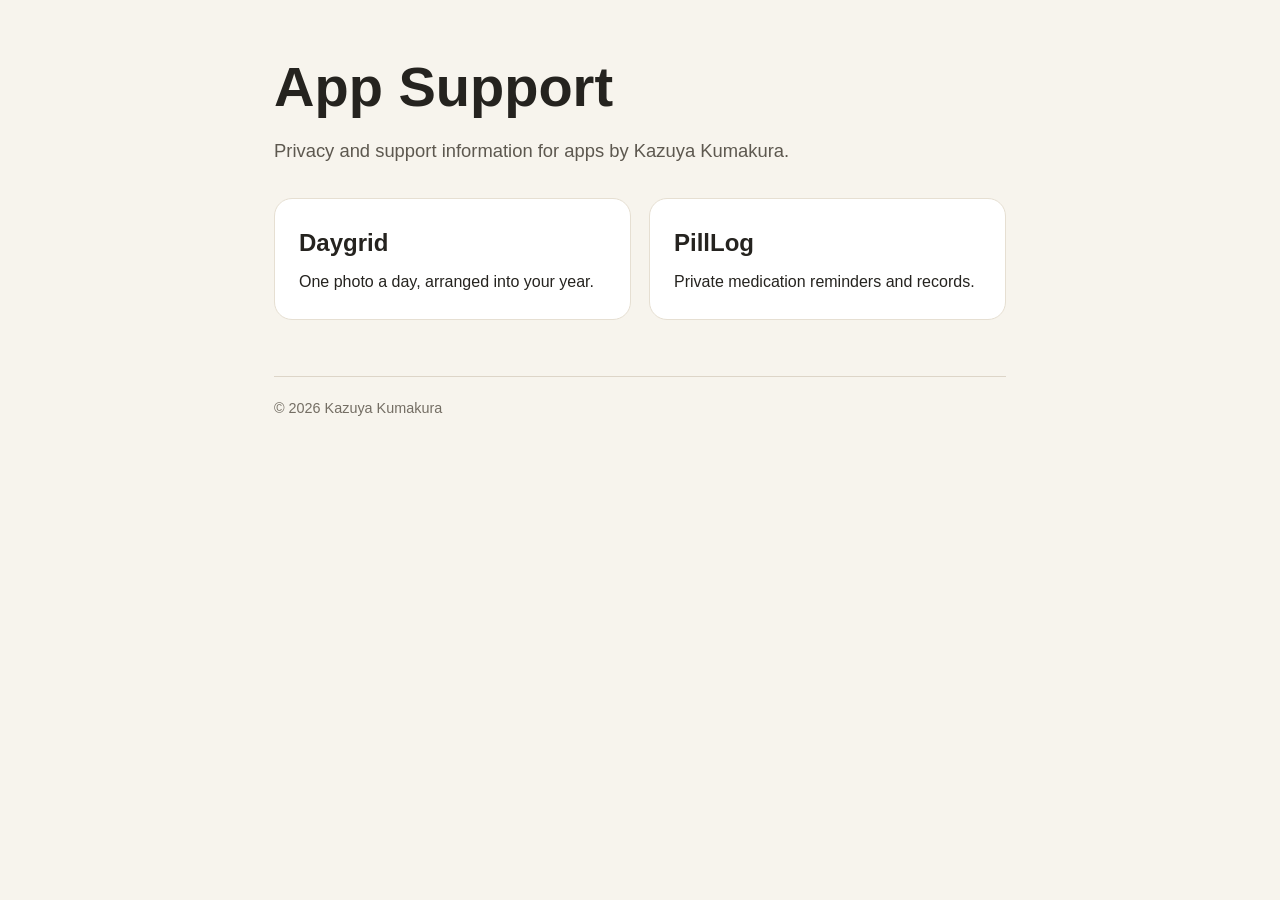
==== index.html @ 3eccf272 "Add public support and privacy pages" ====
<!doctype html>
<html lang="en">
<head>
  <meta charset="utf-8">
  <meta name="viewport" content="width=device-width, initial-scale=1">
  <title>App Support</title>
  <link rel="stylesheet" href="styles.css">
</head>
<body><main>
  <h1>App Support</h1>
  <p class="lead">Privacy and support information for apps by Kazuya Kumakura.</p>
  <div class="cards">
    <a class="card" href="daygrid/"><h2>Daygrid</h2><span>One photo a day, arranged into your year.</span></a>
    <a class="card" href="pilllog/"><h2>PillLog</h2><span>Private medication reminders and records.</span></a>
  </div>
  <footer>© 2026 Kazuya Kumakura</footer>
</main></body>
</html>
---- styles.css ----
:root {
  color-scheme: light;
  font-family: -apple-system, BlinkMacSystemFont, "Segoe UI", sans-serif;
  color: #25231f;
  background: #f7f4ed;
}

* { box-sizing: border-box; }
body { margin: 0; line-height: 1.65; }
main { max-width: 780px; margin: 0 auto; padding: 56px 24px 80px; }
nav { margin-bottom: 40px; }
a { color: #245fae; }
h1 { font-size: clamp(2rem, 6vw, 3.5rem); line-height: 1.1; margin: 0 0 16px; }
h2 { margin-top: 36px; }
.lead { font-size: 1.15rem; color: #5d584f; }
.cards { display: grid; grid-template-columns: repeat(auto-fit, minmax(240px, 1fr)); gap: 18px; margin-top: 32px; }
.card { display: block; padding: 24px; background: #fff; border: 1px solid #e6dfd2; border-radius: 18px; color: inherit; text-decoration: none; }
.card:hover { border-color: #b9aa94; }
.card h2 { margin: 0 0 6px; }
.links { display: flex; flex-wrap: wrap; gap: 12px 20px; }
.meta { color: #746e64; font-size: .92rem; }
.notice { padding: 16px 18px; background: #fff7dc; border-radius: 12px; }
footer { margin-top: 56px; padding-top: 20px; border-top: 1px solid #ddd5c8; color: #746e64; font-size: .9rem; }
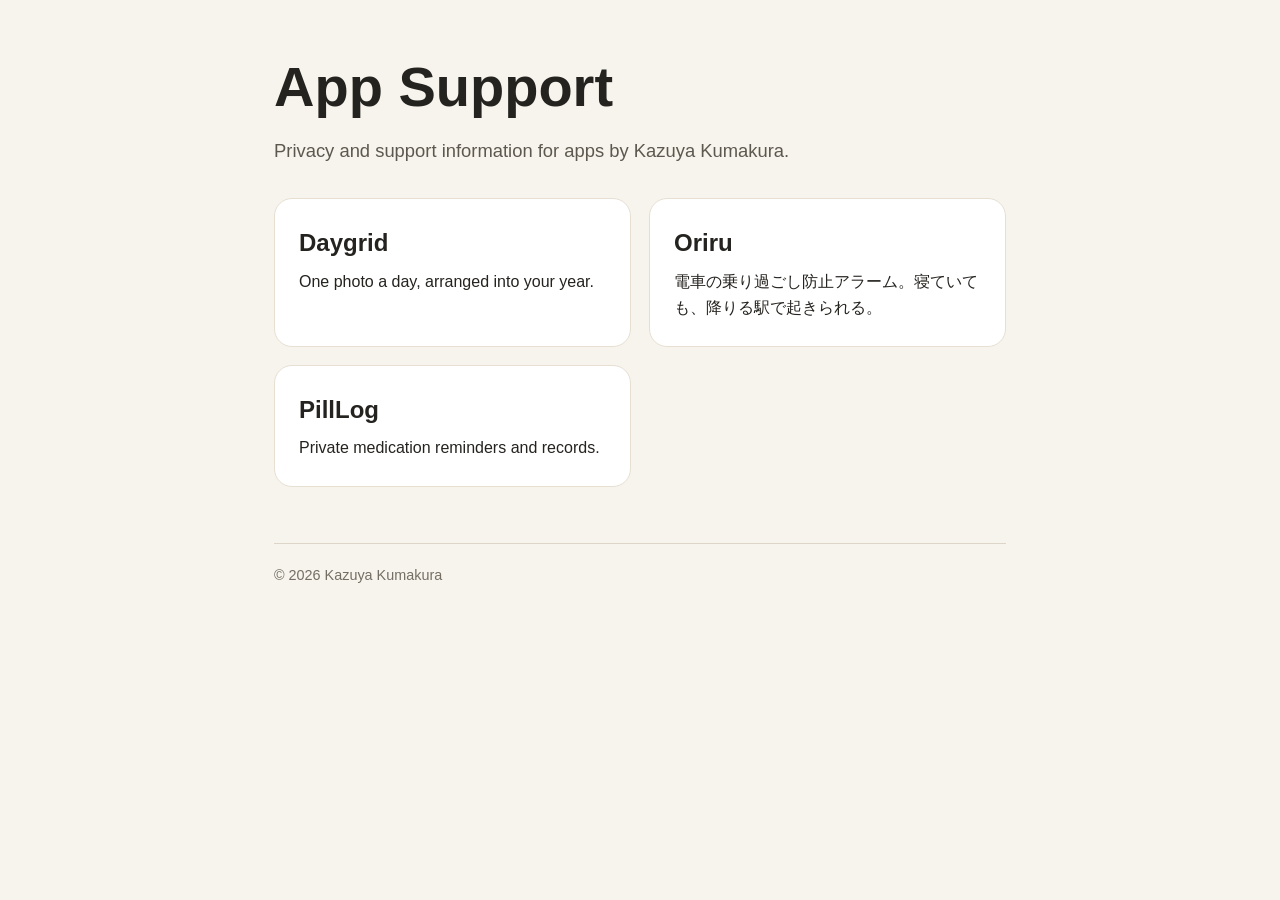
==== commit ce384800: "Add Oriru to the app list on the top page Co-Authored-By: Claude Fable 5 <noreply@anthropic.com>" ====
--- a/index.html
+++ b/index.html
@@ -11,6 +11,7 @@
   <p class="lead">Privacy and support information for apps by Kazuya Kumakura.</p>
   <div class="cards">
     <a class="card" href="daygrid/"><h2>Daygrid</h2><span>One photo a day, arranged into your year.</span></a>
+    <a class="card" href="oriru/"><h2>Oriru</h2><span>電車の乗り過ごし防止アラーム。寝ていても、降りる駅で起きられる。</span></a>
     <a class="card" href="pilllog/"><h2>PillLog</h2><span>Private medication reminders and records.</span></a>
   </div>
   <footer>© 2026 Kazuya Kumakura</footer>
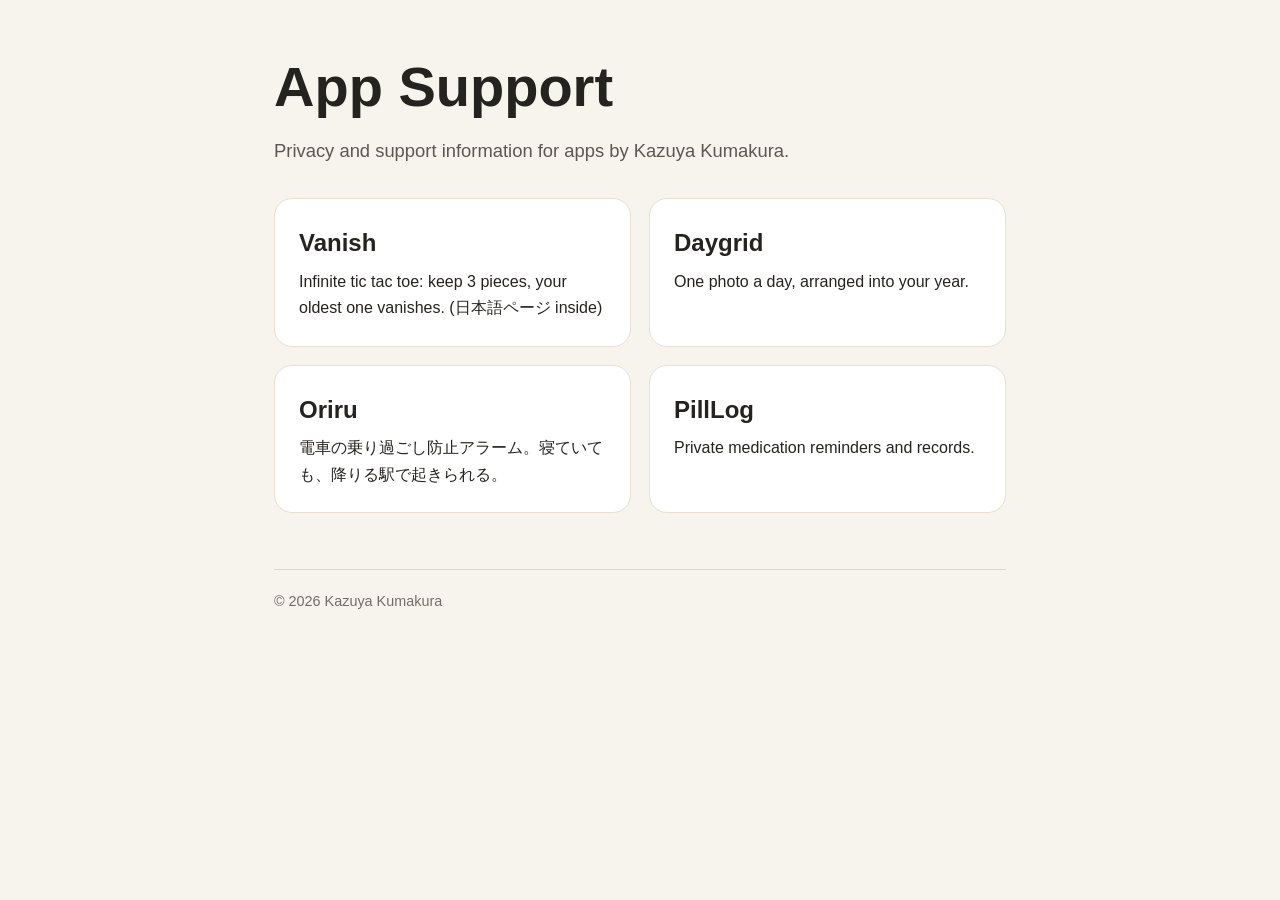
==== commit 073d97d1: "feat: トップページに Vanish へのリンクを追加する 紹介ページへの内部リンクが無く、クローラーがトップから辿れなかったため。  Co-Authored-By: Claude Opus 5." ====
--- a/index.html
+++ b/index.html
@@ -10,6 +10,7 @@
   <h1>App Support</h1>
   <p class="lead">Privacy and support information for apps by Kazuya Kumakura.</p>
   <div class="cards">
+    <a class="card" href="vanish/en/"><h2>Vanish</h2><span>Infinite tic tac toe: keep 3 pieces, your oldest one vanishes. (<span lang="ja">日本語ページ</span> inside)</span></a>
     <a class="card" href="daygrid/"><h2>Daygrid</h2><span>One photo a day, arranged into your year.</span></a>
     <a class="card" href="oriru/"><h2>Oriru</h2><span>電車の乗り過ごし防止アラーム。寝ていても、降りる駅で起きられる。</span></a>
     <a class="card" href="pilllog/"><h2>PillLog</h2><span>Private medication reminders and records.</span></a>
